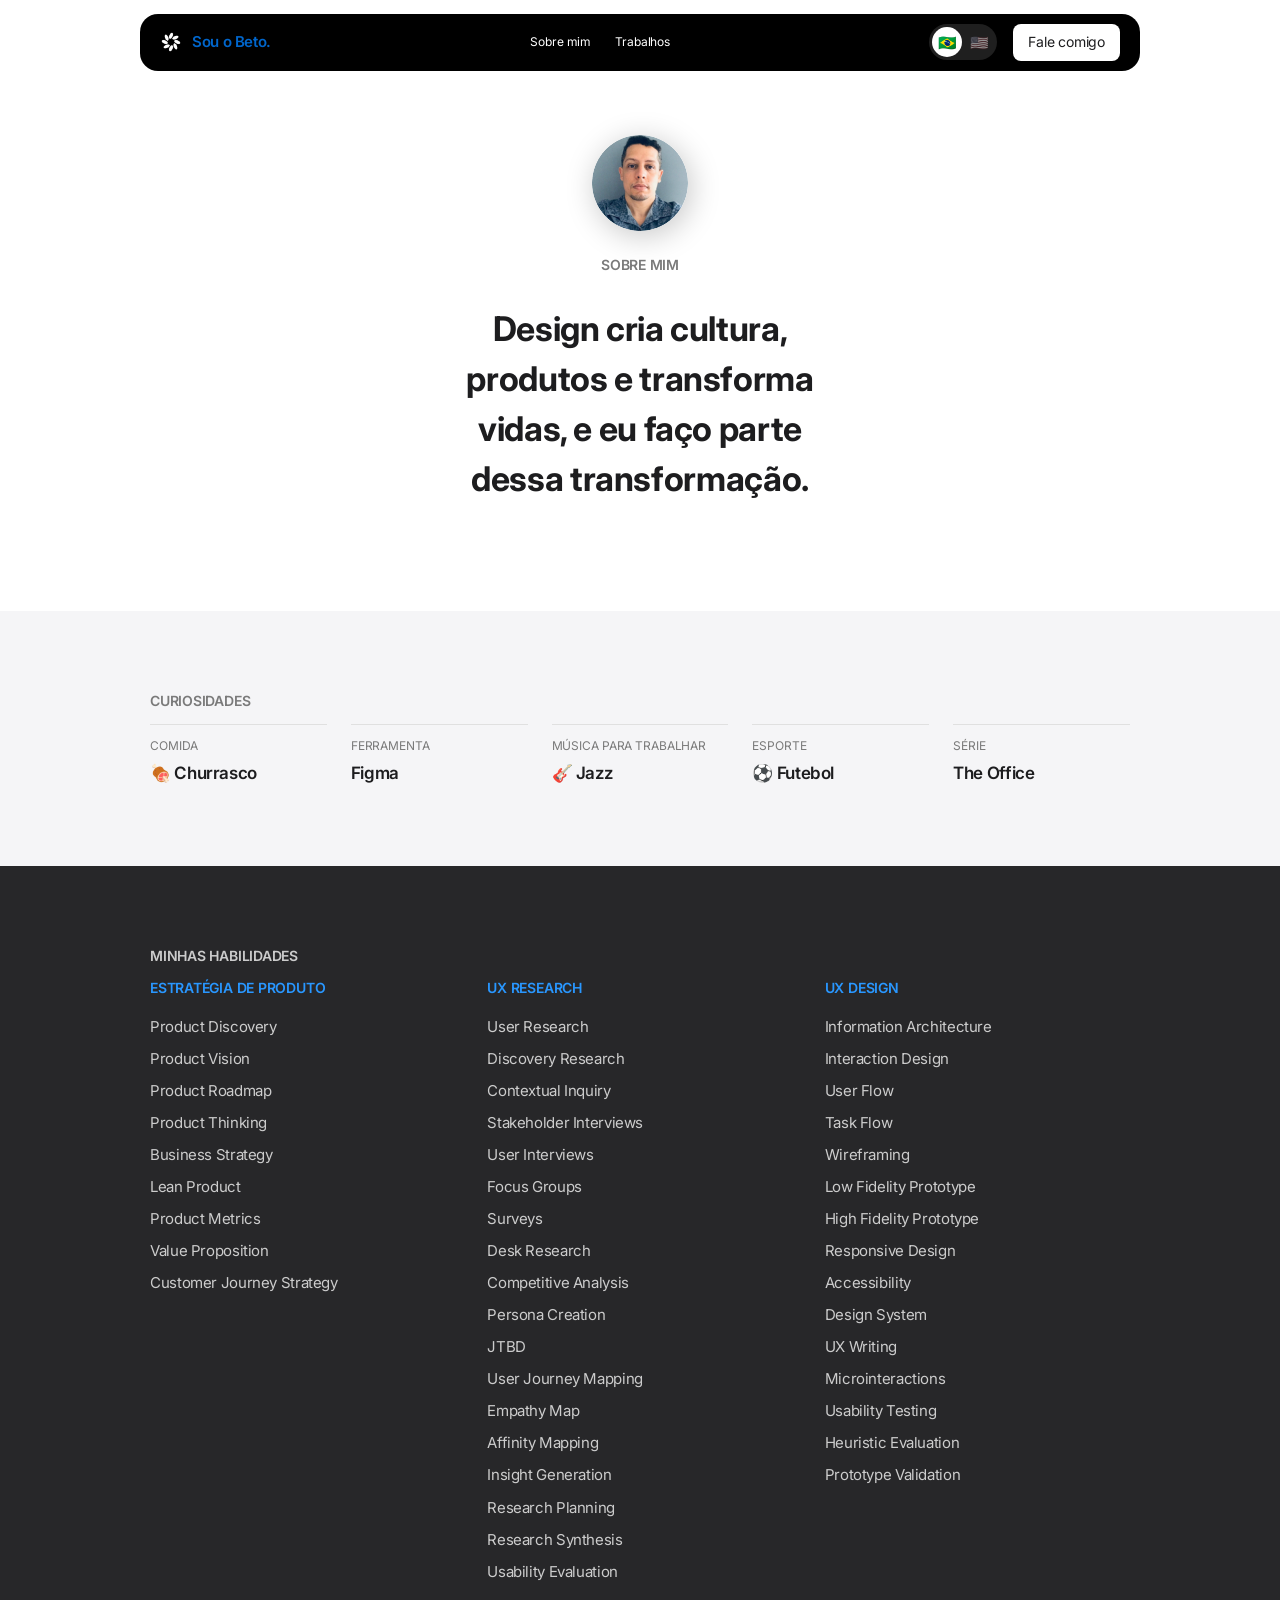
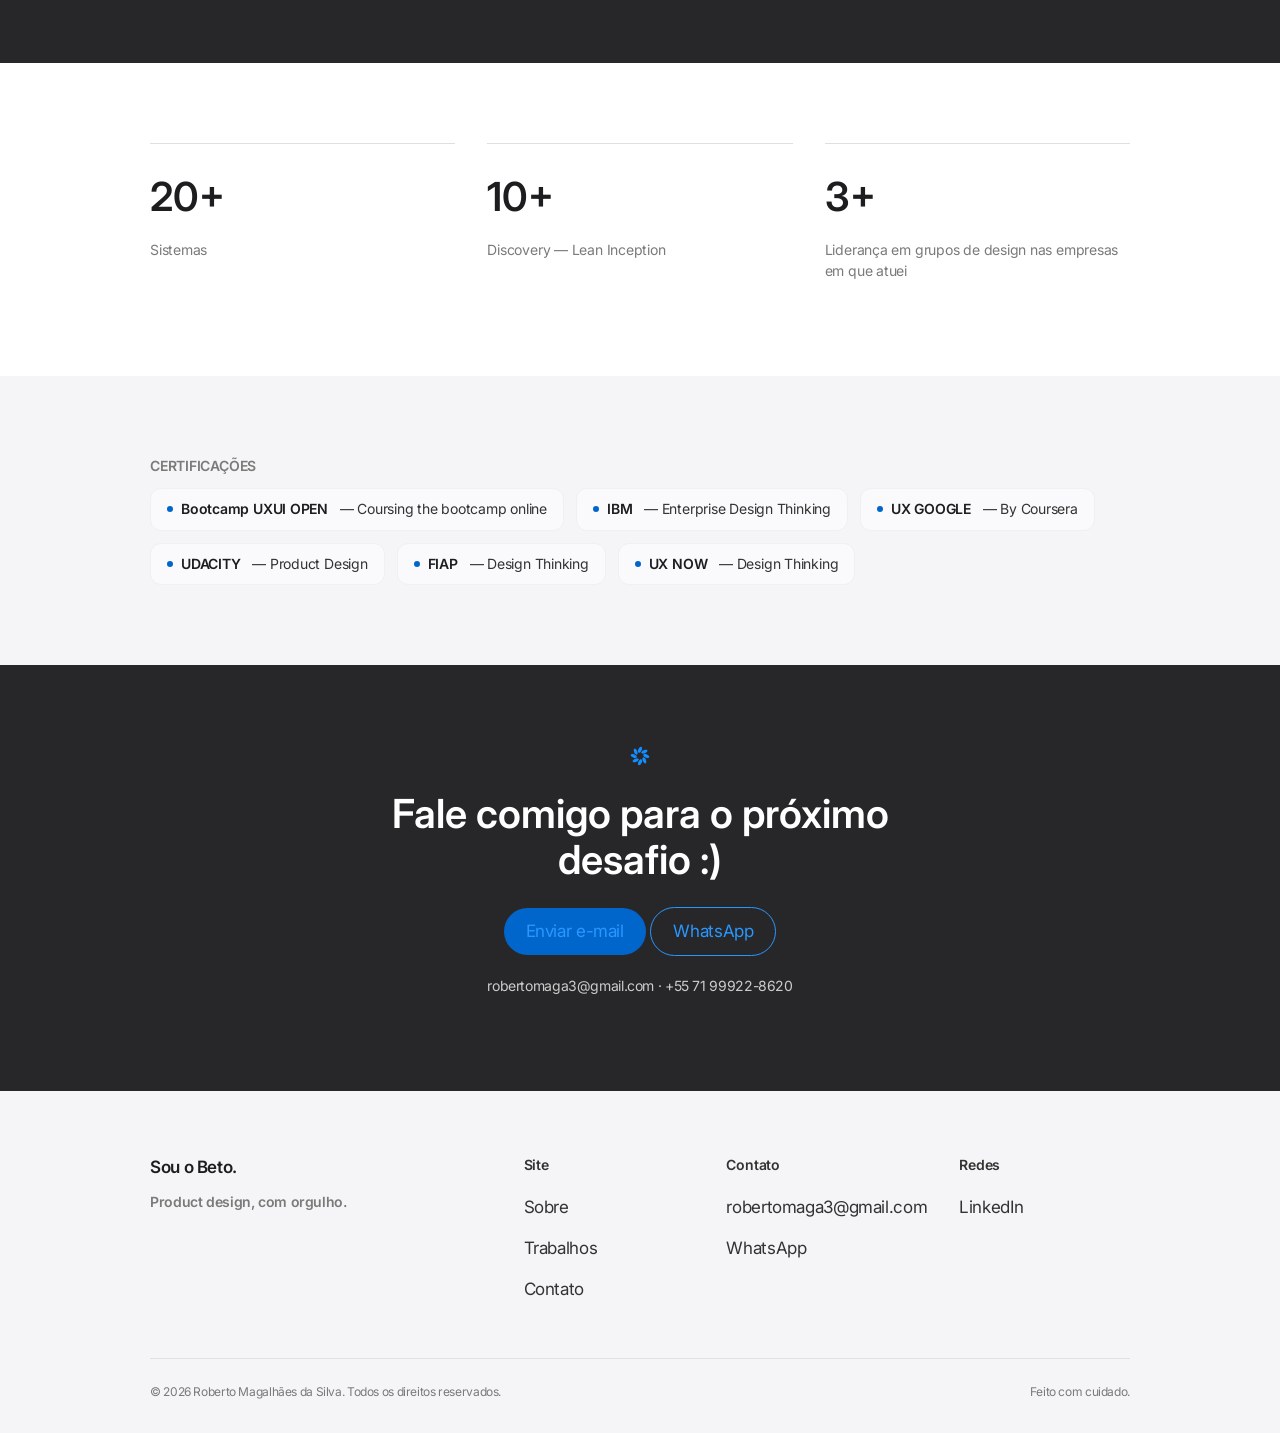
==== about.html @ 13e422fb "Add files via upload" ====
<!DOCTYPE html>
<html lang="pt-BR" data-lang="pt">
<head>
<meta charset="UTF-8">
<meta name="viewport" content="width=device-width, initial-scale=1.0">
<title>About — Beto</title>
<meta name="description" content="About Beto — Product Designer. Skills, fun facts and certifications.">
<link rel="icon" href="assets/img_site/5b94b68947f8b548e93e77e9ae76bd9188ecc7c8.png">
<link rel="preconnect" href="https://fonts.googleapis.com">
<link rel="preconnect" href="https://fonts.gstatic.com" crossorigin>
<link href="https://fonts.googleapis.com/css2?family=Inter:wght@300;400;500;600;700&display=swap" rel="stylesheet">
<link rel="stylesheet" href="assets/styles.css">
</head>
<body>

<a class="skip-link" href="#main">Skip to content</a>

<div class="nav-wrap">
  <nav class="nav" aria-label="Primary">
    <a class="brand" href="index.html" aria-label="Beto — home">
      <img src="assets/img_site/5b94b68947f8b548e93e77e9ae76bd9188ecc7c8.png" alt="" width="22" height="22">
      <span lang="en">I'm Beto.</span>
      <span lang="pt">Sou o Beto.</span>
    </a>
    <div class="nav-links">
      <a href="about.html"><span lang="en">About me</span><span lang="pt">Sobre mim</span></a>
      <a href="index.html#work"><span lang="en">Work</span><span lang="pt">Trabalhos</span></a>
    </div>
    <div style="display:flex;align-items:center;gap:16px;">
      <div class="lang-toggle" role="group" aria-label="Language / Idioma">
        <button type="button" data-set-lang="pt" aria-pressed="true" aria-label="Português (Brasil)" title="Português"><span aria-hidden="true">🇧🇷</span></button>
        <button type="button" data-set-lang="en" aria-pressed="false" aria-label="English" title="English"><span aria-hidden="true">🇺🇸</span></button>
      </div>
      <a class="nav-cta" href="index.html#contact">
        <span lang="en">Talk to me</span>
        <span lang="pt">Fale comigo</span>
      </a>
    </div>
  </nav>
</div>

<main id="main">

  <!-- Intro -->
  <section class="tile tile-light hero" style="padding-top:64px;text-align:center;">
    <div class="tile-inner tile-narrow">
      <div class="bio-photo" style="width:96px;height:96px;border-radius:50%;margin:0 auto var(--sp-lg);box-shadow:var(--shadow-product);">
        <img src="assets/img_site/375f2efbe5c9bbce492bd39d7de633fcc7b6e633.png" alt="Beto, small circular portrait">
      </div>
      <p class="eyebrow"><span lang="en">About me</span><span lang="pt">Sobre mim</span></p>
      <h1 style="font-size:34px;max-width:18ch;margin-left:auto;margin-right:auto;">
        <span lang="en">Design creates culture, products, and transforms lives, and I am a part of this transformation.</span>
        <span lang="pt">Design cria cultura, produtos e transforma vidas, e eu faço parte dessa transformação.</span>
      </h1>
    </div>
  </section>

  <!-- Fun facts -->
  <section class="tile tile-parchment">
    <div class="tile-inner">
      <p class="eyebrow"><span lang="en">Fun facts</span><span lang="pt">Curiosidades</span></p>
      <div class="facts-grid">
        <div class="fact">
          <p class="fact-label"><span lang="en">Food</span><span lang="pt">Comida</span></p>
          <p class="fact-value">🍖 <span lang="en">Barbecue</span><span lang="pt">Churrasco</span></p>
        </div>
        <div class="fact">
          <p class="fact-label"><span lang="en">Tool</span><span lang="pt">Ferramenta</span></p>
          <p class="fact-value">Figma</p>
        </div>
        <div class="fact">
          <p class="fact-label"><span lang="en">Work music</span><span lang="pt">Música para trabalhar</span></p>
          <p class="fact-value">🎸 Jazz</p>
        </div>
        <div class="fact">
          <p class="fact-label"><span lang="en">Sport</span><span lang="pt">Esporte</span></p>
          <p class="fact-value">⚽ <span lang="en">Soccer</span><span lang="pt">Futebol</span></p>
        </div>
        <div class="fact">
          <p class="fact-label"><span lang="en">Series</span><span lang="pt">Série</span></p>
          <p class="fact-value">The Office</p>
        </div>
      </div>
    </div>
  </section>

  <!-- Skills -->
  <section class="tile tile-dark">
    <div class="tile-inner">
      <p class="eyebrow"><span lang="en">My skills</span><span lang="pt">Minhas habilidades</span></p>
      <div class="skills-grid">
        <div class="skill-group">
          <h3><span lang="en">Product Strategy</span><span lang="pt">Estratégia de Produto</span></h3>
          <ul>
            <li>Product Discovery</li>
            <li>Product Vision</li>
            <li>Product Roadmap</li>
            <li>Product Thinking</li>
            <li>Business Strategy</li>
            <li>Lean Product</li>
            <li>Product Metrics</li>
            <li>Value Proposition</li>
            <li>Customer Journey Strategy</li>
          </ul>
        </div>
        <div class="skill-group">
          <h3><span lang="en">UX Research</span><span lang="pt">UX Research</span></h3>
          <ul>
            <li>User Research</li>
            <li>Discovery Research</li>
            <li>Contextual Inquiry</li>
            <li>Stakeholder Interviews</li>
            <li>User Interviews</li>
            <li>Focus Groups</li>
            <li>Surveys</li>
            <li>Desk Research</li>
            <li>Competitive Analysis</li>
            <li>Persona Creation</li>
            <li>JTBD</li>
            <li>User Journey Mapping</li>
            <li>Empathy Map</li>
            <li>Affinity Mapping</li>
            <li>Insight Generation</li>
            <li>Research Planning</li>
            <li>Research Synthesis</li>
            <li>Usability Evaluation</li>
          </ul>
        </div>
        <div class="skill-group">
          <h3><span lang="en">UX Design</span><span lang="pt">UX Design</span></h3>
          <ul>
            <li>Information Architecture</li>
            <li>Interaction Design</li>
            <li>User Flow</li>
            <li>Task Flow</li>
            <li>Wireframing</li>
            <li>Low Fidelity Prototype</li>
            <li>High Fidelity Prototype</li>
            <li>Responsive Design</li>
            <li>Accessibility</li>
            <li>Design System</li>
            <li>UX Writing</li>
            <li>Microinteractions</li>
            <li>Usability Testing</li>
            <li>Heuristic Evaluation</li>
            <li>Prototype Validation</li>
          </ul>
        </div>
      </div>
    </div>
  </section>

  <!-- Stats -->
  <section class="tile tile-light" aria-label="Highlights">
    <div class="tile-inner">
      <div class="stats-grid">
        <div class="stat">
          <p class="stat-num">20+</p>
          <p class="stat-label"><span lang="en">Systems</span><span lang="pt">Sistemas</span></p>
        </div>
        <div class="stat">
          <p class="stat-num">10+</p>
          <p class="stat-label"><span lang="en">Discovery — Lean Inception</span><span lang="pt">Discovery — Lean Inception</span></p>
        </div>
        <div class="stat">
          <p class="stat-num">3+</p>
          <p class="stat-label"><span lang="en">Leadership in design groups in companies I've worked with</span><span lang="pt">Liderança em grupos de design nas empresas em que atuei</span></p>
        </div>
      </div>
    </div>
  </section>

  <!-- Certifications -->
  <section class="tile tile-parchment">
    <div class="tile-inner">
      <p class="eyebrow"><span lang="en">Certifications</span><span lang="pt">Certificações</span></p>
      <div class="cert-row">
        <span class="cert-chip"><span class="dot"></span><strong>Bootcamp UXUI OPEN</strong>&nbsp;— Coursing the bootcamp online</span>
        <span class="cert-chip"><span class="dot"></span><strong>IBM</strong>&nbsp;— Enterprise Design Thinking</span>
        <span class="cert-chip"><span class="dot"></span><strong>UX GOOGLE</strong>&nbsp;— By Coursera</span>
        <span class="cert-chip"><span class="dot"></span><strong>UDACITY</strong>&nbsp;— Product Design</span>
        <span class="cert-chip"><span class="dot"></span><strong>FIAP</strong>&nbsp;— Design Thinking</span>
        <span class="cert-chip"><span class="dot"></span><strong>UX NOW</strong>&nbsp;— Design Thinking</span>
      </div>
    </div>
  </section>

  <!-- Closing -->
  <section class="tile tile-dark closing" id="contact">
    <div class="tile-inner">
      <img class="mark" src="assets/img_site/5b94b68947f8b548e93e77e9ae76bd9188ecc7c8.png" alt="" width="22" height="22" style="filter:invert(60%) sepia(90%) saturate(2000%) hue-rotate(190deg);">
      <h2>
        <span lang="en">Contact me for the next challenge :)</span>
        <span lang="pt">Fale comigo para o próximo desafio :)</span>
      </h2>
      <div class="hero-actions" style="justify-content:center;">
        <a class="btn-primary" href="mailto:robertomaga3@gmail.com">
          <span lang="en">Email me</span>
          <span lang="pt">Enviar e-mail</span>
        </a>
        <a class="btn-secondary" href="https://wa.me/5571999228620" target="_blank" rel="noopener">
          <span lang="en">WhatsApp</span>
          <span lang="pt">WhatsApp</span>
        </a>
      </div>
      <p style="margin-top:20px;font-size:14px;color:var(--color-body-muted);">
        robertomaga3@gmail.com · +55 71 99922-8620
      </p>
    </div>
  </section>

</main>

<footer>
  <div class="footer-inner">
    <div class="footer-grid">
      <div class="footer-brand">
        <span lang="en">I'm Beto.</span><span lang="pt">Sou o Beto.</span>
        <p><span lang="en">Product design, with pride.</span><span lang="pt">Product design, com orgulho.</span></p>
      </div>
      <div class="footer-col">
        <h4><span lang="en">Site</span><span lang="pt">Site</span></h4>
        <ul>
          <li><a href="about.html"><span lang="en">About</span><span lang="pt">Sobre</span></a></li>
          <li><a href="index.html#work"><span lang="en">Work</span><span lang="pt">Trabalhos</span></a></li>
          <li><a href="index.html#contact"><span lang="en">Contact</span><span lang="pt">Contato</span></a></li>
        </ul>
      </div>
      <div class="footer-col">
        <h4><span lang="en">Contact</span><span lang="pt">Contato</span></h4>
        <ul>
          <li><a href="mailto:robertomaga3@gmail.com">robertomaga3@gmail.com</a></li>
          <li><a href="https://wa.me/5571999228620" target="_blank" rel="noopener">WhatsApp</a></li>
        </ul>
      </div>
      <div class="footer-col">
        <h4><span lang="en">Social</span><span lang="pt">Redes</span></h4>
        <ul>
          <li><a href="https://www.linkedin.com/in/robertodesigner/" target="_blank" rel="noopener">LinkedIn</a></li>
        </ul>
      </div>
    </div>
    <div class="legal">
      <span>© <span id="year">2026</span> Roberto Magalhães da Silva. <span lang="en">All rights reserved.</span><span lang="pt">Todos os direitos reservados.</span></span>
      <span><span lang="en">Made with care.</span><span lang="pt">Feito com cuidado.</span></span>
    </div>
  </div>
</footer>

<script src="assets/i18n.js"></script>

</body>
</html>
---- assets/styles.css ----
:root{
  /* Colors — DESIGN-apple.md tokens */
  --color-primary:#0066cc;
  --color-primary-focus:#0071e3;
  --color-primary-on-dark:#2997ff;
  --color-ink:#1d1d1f;
  --color-body-on-dark:#ffffff;
  --color-body-muted:#cccccc;
  --color-ink-muted-80:#333333;
  --color-ink-muted-48:#7a7a7a;
  --color-divider-soft:#f0f0f0;
  --color-hairline:#e0e0e0;
  --color-canvas:#ffffff;
  --color-canvas-parchment:#f5f5f7;
  --color-surface-pearl:#fafafc;
  --color-surface-tile-1:#272729;
  --color-surface-tile-2:#2a2a2c;
  --color-surface-tile-3:#252527;
  --color-surface-black:#000000;
  --color-chip-translucent:rgba(210,210,215,0.64);
  --color-outline-heading:#ebebeb;

  /* Typography */
  --font-display:"SF Pro Display","Inter",system-ui,-apple-system,BlinkMacSystemFont,sans-serif;
  --font-text:"SF Pro Text","Inter",system-ui,-apple-system,BlinkMacSystemFont,sans-serif;

  /* Spacing */
  --sp-xxs:4px; --sp-xs:8px; --sp-sm:12px; --sp-md:17px; --sp-lg:24px; --sp-xl:32px; --sp-xxl:48px; --sp-section:80px;

  /* Radius */
  --r-none:0px; --r-xs:5px; --r-sm:8px; --r-md:11px; --r-lg:18px; --r-pill:9999px;

  /* Shadow — reserved for product/portrait imagery only */
  --shadow-product:3px 5px 30px 0 rgba(0,0,0,0.22);
}

*{box-sizing:border-box;}
html{scroll-behavior:smooth;}
body{
  margin:0;
  background:var(--color-canvas);
  color:var(--color-ink);
  font-family:var(--font-text);
  font-size:17px;
  line-height:1.47;
  letter-spacing:-0.374px;
  -webkit-font-smoothing:antialiased;
}
img{max-width:100%;display:block;}
a{color:var(--color-primary);text-decoration:none;}
a:hover{text-decoration:underline;}
button{font-family:inherit;cursor:pointer;}
:focus-visible{outline:2px solid var(--color-primary-focus);outline-offset:2px;}

.visually-hidden{
  position:absolute;width:1px;height:1px;overflow:hidden;
  clip:rect(0 0 0 0);white-space:nowrap;
}

.skip-link{
  position:absolute;top:-48px;left:16px;
  background:var(--color-surface-black);color:#fff;
  padding:10px 18px;border-radius:var(--r-sm);
  transition:top .2s ease;z-index:1000;
}
.skip-link:focus{top:16px;}

/* ---------- i18n ---------- */
html[data-lang="en"] [lang="pt"]{display:none !important;}
html[data-lang="pt"] [lang="en"]{display:none !important;}

/* ---------- Nav ---------- */
.nav-wrap{
  position:sticky;top:0;z-index:100;
  display:flex;justify-content:center;
  padding:14px 16px 0;
}
.nav{
  width:100%;max-width:1000px;
  background:var(--color-surface-black);
  border-radius:var(--r-lg);
  display:flex;align-items:center;justify-content:space-between;
  padding:10px 20px;
  color:var(--color-body-on-dark);
}
.brand{display:flex;align-items:center;gap:10px;font-family:var(--font-text);font-weight:600;font-size:15px;}
.brand img{width:22px;height:22px;flex:none;}
.nav-links{display:flex;align-items:center;gap:24px;}
.nav-links a{
  color:var(--color-body-on-dark);
  font-size:12px;letter-spacing:-0.12px;
  text-underline-offset:3px;
}
.nav-cta{
  background:var(--color-canvas);
  color:var(--color-ink);
  border:none;border-radius:var(--r-sm);
  padding:8px 15px;font-size:14px;letter-spacing:-0.224px;
  transition:transform .15s ease, opacity .15s ease;
  display:inline-block;
}
.nav-cta:active{transform:scale(0.95);}
.lang-toggle{
  display:flex;background:rgba(255,255,255,0.12);
  border-radius:var(--r-pill);padding:3px;gap:2px;
}
.lang-toggle button{
  display:flex;align-items:center;justify-content:center;
  border:none;background:transparent;
  width:30px;height:30px;
  font-size:15px;line-height:1;padding:0;border-radius:var(--r-pill);
  opacity:.55;filter:grayscale(60%);
  transition:opacity .15s ease, filter .15s ease, background .15s ease, transform .15s ease;
}
.lang-toggle button[aria-pressed="true"]{
  background:var(--color-canvas);opacity:1;filter:none;
}
.lang-toggle button:hover{opacity:1;filter:none;}
.lang-toggle button:active{transform:scale(0.9);}
@media (max-width:640px){
  .nav-links a{display:none;}
}

/* ---------- Tile base ---------- */
.tile{padding:var(--sp-section) 24px;}
.tile-inner{max-width:980px;margin:0 auto;}
.tile-narrow{max-width:720px;margin:0 auto;}
.tile-light{background:var(--color-canvas);color:var(--color-ink);}
.tile-parchment{background:var(--color-canvas-parchment);color:var(--color-ink);}
.tile-dark{background:var(--color-surface-tile-1);color:var(--color-body-on-dark);}
.tile-dark a{color:var(--color-primary-on-dark);}
.tile-dark .accent{color:var(--color-primary-on-dark);}

.eyebrow{
  font-family:var(--font-text);font-size:14px;font-weight:600;
  color:var(--color-ink-muted-48);letter-spacing:-0.224px;
  text-transform:uppercase;margin:0 0 var(--sp-sm);
}
.tile-dark .eyebrow{color:var(--color-body-muted);}

.accent{color:var(--color-primary);}

/* ---------- Hero ---------- */
.hero{position:relative;overflow:hidden;padding-top:56px;text-align:center;}
.hero .tile-inner{max-width:1080px;container-type:inline-size;}

.hero-subtitle{
  max-width:58.6cqi;margin:0 auto var(--sp-xxl);
  font-family:"Instrument Sans",var(--font-text);font-weight:500;
  font-size:16px;line-height:1.1;letter-spacing:-0.005em;
  color:var(--color-ink-muted-48);
}

.hero-portrait-wrap{
  position:relative;display:flex;align-items:center;justify-content:center;
  margin:0 auto var(--sp-xxl);
}
.hero-watermark{
  position:absolute;inset:0;z-index:0;
  display:flex;align-items:center;justify-content:center;text-align:center;
  font-family:"Instrument Sans",var(--font-text);font-weight:400;
  font-size:clamp(48px,20.7cqi,220px);line-height:0.76;
  color:var(--color-outline-heading);white-space:nowrap;
  user-select:none;pointer-events:none;
}
.portrait-oval{
  position:relative;z-index:1;
  width:clamp(160px,25.9cqi,300px);aspect-ratio:323/538;
  border-radius:var(--r-pill);background:rgba(95,95,95,0.2);
  display:flex;align-items:center;justify-content:center;
}
.portrait-oval img{
  width:82.6%;height:85.3%;object-fit:cover;border-radius:var(--r-pill);
  box-shadow:var(--shadow-product);
}

.hero-headline{
  font-family:"Instrument Sans",var(--font-display);font-weight:400;
  font-size:clamp(32px,5.2cqi,64px);line-height:1.1;letter-spacing:-0.032em;
  color:var(--color-ink-muted-48);margin:0;text-align:left;
}
.hero-headline .accent{color:var(--color-primary);}
.btn-primary{
  display:inline-flex;align-items:center;justify-content:center;
  background:var(--color-primary);color:#fff;
  border:none;border-radius:var(--r-pill);
  padding:11px 22px;font-size:17px;font-family:var(--font-text);
  transition:transform .15s ease;
}
.btn-primary:hover{text-decoration:none;background:var(--color-primary-focus);}
.btn-primary:active{transform:scale(0.95);}
.btn-secondary{
  display:inline-flex;align-items:center;justify-content:center;
  background:transparent;color:var(--color-primary);
  border:1px solid var(--color-primary);border-radius:var(--r-pill);
  padding:11px 22px;font-size:17px;font-family:var(--font-text);
  transition:transform .15s ease, background .15s ease;
}
.btn-secondary:hover{text-decoration:none;background:rgba(0,102,204,0.06);}
.btn-secondary:active{transform:scale(0.95);}
.tile-dark .btn-secondary{color:var(--color-primary-on-dark);border-color:var(--color-primary-on-dark);}
.tile-dark .btn-secondary:hover{background:rgba(41,151,255,0.1);}


/* ---------- Marquee ---------- */
.marquee-band{
  background:var(--color-surface-black);color:#fff;
  padding:20px 0;overflow:hidden;white-space:nowrap;
}
.marquee-track{
  display:inline-flex;gap:48px;
  animation:marquee-scroll 24s linear infinite;
}
.marquee-track span{
  font-size:17px;letter-spacing:-0.374px;color:var(--color-body-muted);
}
@keyframes marquee-scroll{
  from{transform:translateX(0);}
  to{transform:translateX(-50%);}
}
@media (prefers-reduced-motion:reduce){
  .marquee-track{animation:none;}
}

/* ---------- Stats ---------- */
.stats-grid{
  display:grid;grid-template-columns:repeat(3,1fr);gap:var(--sp-xl);
}
.stat{border-top:1px solid var(--color-hairline);padding-top:var(--sp-lg);}
.tile-dark .stat{border-top-color:rgba(255,255,255,0.15);}
.stat-num{
  font-family:var(--font-display);font-weight:600;font-size:40px;
  letter-spacing:0;margin:0 0 6px;color:var(--color-ink);
}
.tile-dark .stat-num{color:#fff;}
.stat-label{font-size:14px;color:var(--color-ink-muted-48);letter-spacing:-0.224px;}
.tile-dark .stat-label{color:var(--color-body-muted);}
@media (max-width:640px){
  .stats-grid{grid-template-columns:1fr;gap:var(--sp-lg);}
}

/* ---------- Companies strip ---------- */
.companies-strip{text-align:center;}
.companies-row{
  display:flex;flex-wrap:wrap;align-items:center;justify-content:center;
  gap:36px clamp(24px,6vw,80px);margin-top:var(--sp-lg);
}
.companies-row img{
  height:34px;width:auto;max-width:160px;
  object-fit:contain;filter:grayscale(1);opacity:.75;
  transition:opacity .15s ease;
}
.companies-row img:hover{opacity:1;}

/* ---------- Bio ---------- */
.bio-grid{display:grid;grid-template-columns:0.85fr 1.15fr;gap:var(--sp-xxl);align-items:center;}
.bio-photo{border-radius:var(--r-lg);overflow:hidden;box-shadow:var(--shadow-product);aspect-ratio:4/5;}
.bio-photo img{width:100%;height:100%;object-fit:cover;}
.bio-card{
  background:var(--color-canvas);
  border:1px solid var(--color-hairline);
  border-radius:var(--r-lg);
  padding:var(--sp-xl);
}
.bio-card p{
  font-size:17px;line-height:1.6;color:var(--color-ink-muted-80);
  margin:0 0 var(--sp-md);
}
.bio-card p:last-child{margin-bottom:0;}
@media (max-width:833px){
  .bio-grid{grid-template-columns:1fr;}
  .bio-photo{max-width:320px;margin:0 auto;}
}

/* ---------- Fun facts (about page) ---------- */
.facts-grid{display:grid;grid-template-columns:repeat(5,1fr);gap:var(--sp-lg);}
.fact{border-top:1px solid var(--color-hairline);padding-top:var(--sp-sm);}
.fact-label{font-size:12px;color:var(--color-ink-muted-48);text-transform:uppercase;letter-spacing:-0.12px;margin:0 0 6px;}
.fact-value{font-size:17px;font-weight:600;margin:0;}
@media (max-width:833px){.facts-grid{grid-template-columns:repeat(3,1fr);}}
@media (max-width:480px){.facts-grid{grid-template-columns:repeat(2,1fr);}}

/* ---------- Skills (about page) ---------- */
.skills-grid{display:grid;grid-template-columns:repeat(3,1fr);gap:var(--sp-xl);}
.skill-group h3{
  font-family:var(--font-text);font-size:14px;font-weight:600;letter-spacing:-0.224px;
  text-transform:uppercase;color:var(--color-primary-on-dark);margin:0 0 var(--sp-md);
}
.skill-group ul{list-style:none;margin:0;padding:0;display:flex;flex-direction:column;gap:10px;}
.skill-group li{font-size:15px;color:var(--color-body-muted);}
@media (max-width:833px){.skills-grid{grid-template-columns:1fr 1fr;}}
@media (max-width:640px){.skills-grid{grid-template-columns:1fr;}}

/* ---------- Projects ---------- */
.section-head{display:flex;align-items:baseline;justify-content:space-between;margin-bottom:var(--sp-xl);gap:var(--sp-lg);flex-wrap:wrap;}
.section-head h2{
  font-family:var(--font-display);font-weight:600;font-size:34px;
  letter-spacing:-0.374px;margin:0;
}
.projects-grid{display:grid;grid-template-columns:repeat(2,1fr);gap:var(--sp-lg);}
.project-card{
  background:var(--color-surface-tile-2);border:1px solid rgba(255,255,255,0.08);
  border-radius:var(--r-lg);padding:var(--sp-lg);
  display:flex;flex-direction:column;gap:var(--sp-md);
}
.project-thumb{
  aspect-ratio:16/10;border-radius:var(--r-sm);overflow:hidden;background:#fff;
}
.project-thumb img{width:100%;height:100%;object-fit:cover;}
.project-card h3{
  font-family:var(--font-text);font-weight:600;font-size:19px;
  letter-spacing:-0.374px;margin:0;color:#fff;
}
.project-card p{
  font-size:14px;color:var(--color-body-muted);margin:0;line-height:1.5;
}
.project-card .text-link{font-size:14px;font-weight:600;color:var(--color-primary-on-dark);}
@media (max-width:640px){.projects-grid{grid-template-columns:1fr;}}

/* ---------- Certifications ---------- */
.cert-row{display:flex;flex-wrap:wrap;gap:var(--sp-sm);}
.cert-chip{
  background:var(--color-surface-pearl);color:var(--color-ink-muted-80);
  border:1px solid var(--color-divider-soft);border-radius:var(--r-md);
  padding:10px 16px;font-size:14px;letter-spacing:-0.224px;
  display:flex;align-items:center;gap:8px;
}
.cert-chip strong{font-weight:600;color:var(--color-ink);}
.cert-chip .dot{width:6px;height:6px;border-radius:50%;background:var(--color-primary);flex:none;}

/* ---------- Closing quote ---------- */
.closing{text-align:center;}
.closing .mark{width:22px;height:22px;margin:0 auto var(--sp-lg);}
.closing h2{
  font-family:var(--font-display);font-weight:600;font-size:40px;
  letter-spacing:0;line-height:1.15;margin:0 0 var(--sp-lg);
  max-width:20ch;margin-left:auto;margin-right:auto;
}
.closing .signoff{
  font-size:17px;color:var(--color-body-muted);margin:0 0 var(--sp-xl);
}

/* ---------- Case study pages ---------- */
.case-hero{
  padding-top:64px;text-align:center;background-size:cover;background-position:center;
  position:relative;
}
.case-hero::before{
  content:"";position:absolute;inset:0;background:rgba(0,0,0,0.45);
}
.case-hero .tile-inner{position:relative;z-index:1;}
.case-hero .eyebrow{color:var(--color-body-muted);}
.case-hero h1{
  font-family:var(--font-display);font-weight:600;font-size:48px;
  letter-spacing:-0.8px;line-height:1.1;color:#fff;margin:0 0 var(--sp-lg);
  max-width:16ch;margin-left:auto;margin-right:auto;
}
@media (max-width:640px){.case-hero h1{font-size:32px;}}

.case-summary{
  font-size:17px;line-height:1.6;color:var(--color-ink-muted-80);
  max-width:720px;margin:0 auto;
}
.case-summary + .case-summary{margin-top:var(--sp-md);}

.case-gallery{display:flex;flex-direction:column;align-items:center;gap:var(--sp-lg);}
.case-gallery figure{margin:0;width:100%;max-width:640px;min-width:min(540px,100%);border-radius:var(--r-lg);overflow:hidden;border:1px solid var(--color-hairline);background:var(--color-surface-pearl);}
.case-gallery img{width:100%;height:auto;display:block;}
.case-gallery figcaption{
  padding:14px 20px;font-size:13px;color:var(--color-ink-muted-48);
  border-top:1px solid var(--color-hairline);
}

.case-top{padding-bottom:var(--sp-xl);}
.case-title{font-size:clamp(34px,6vw,56px);line-height:1.07;font-weight:600;letter-spacing:-0.02em;margin:var(--sp-xl) 0 0;}
.case-goal{padding-top:var(--sp-xl);}
.case-overview{padding-top:0;}
.case-meta{margin:0;display:grid;gap:var(--sp-xl);}
.case-meta>div{border-top:1px solid var(--color-hairline);padding-top:var(--sp-md);display:grid;grid-template-columns:160px 1fr;gap:var(--sp-lg);}
.case-meta dt{font-size:12px;font-weight:600;letter-spacing:0.08em;text-transform:uppercase;color:var(--color-ink-muted-48);}
.case-meta dd{margin:0;font-size:17px;line-height:1.5;}
@media (max-width:640px){.case-meta>div{grid-template-columns:1fr;gap:var(--sp-xs);}}
.case-next{list-style:none;margin:0;padding:0;}
.case-next li{border-top:1px solid var(--color-hairline);}
.case-next a{display:flex;justify-content:space-between;gap:var(--sp-md);padding:var(--sp-md) 0;font-size:19px;font-weight:600;}
.case-next small{font-weight:400;color:var(--color-ink-muted-48);font-size:14px;}
.back-link{display:inline-flex;align-items:center;gap:6px;font-size:14px;font-weight:600;}

/* ---------- Footer ---------- */
footer{background:var(--color-canvas-parchment);color:var(--color-ink-muted-80);padding:64px 24px 32px;}
.footer-inner{max-width:980px;margin:0 auto;}
.footer-grid{
  display:grid;grid-template-columns:2fr 1fr 1fr 1fr;gap:var(--sp-xl);
  padding-bottom:var(--sp-xxl);border-bottom:1px solid var(--color-hairline);
}
.footer-brand{font-family:var(--font-text);font-weight:600;font-size:17px;color:var(--color-ink);}
.footer-brand p{font-size:14px;color:var(--color-ink-muted-48);margin-top:var(--sp-sm);max-width:32ch;}
.footer-col h4{
  font-size:14px;font-weight:600;letter-spacing:-0.224px;margin:0 0 var(--sp-sm);
}
.footer-col ul{list-style:none;margin:0;padding:0;}
.footer-col li a{
  display:inline-block;color:var(--color-ink-muted-80);
  font-size:17px;line-height:2.41;
}
.footer-col li a:hover{color:var(--color-primary);}
.legal{
  display:flex;justify-content:space-between;flex-wrap:wrap;gap:8px;
  padding-top:var(--sp-lg);font-size:12px;color:var(--color-ink-muted-48);
}
@media (max-width:735px){
  .footer-grid{grid-template-columns:1fr 1fr;}
  .footer-brand{grid-column:1/-1;}
}
@media (max-width:480px){
  .tile{padding:48px 20px;}
  .footer-grid{grid-template-columns:1fr;}
}
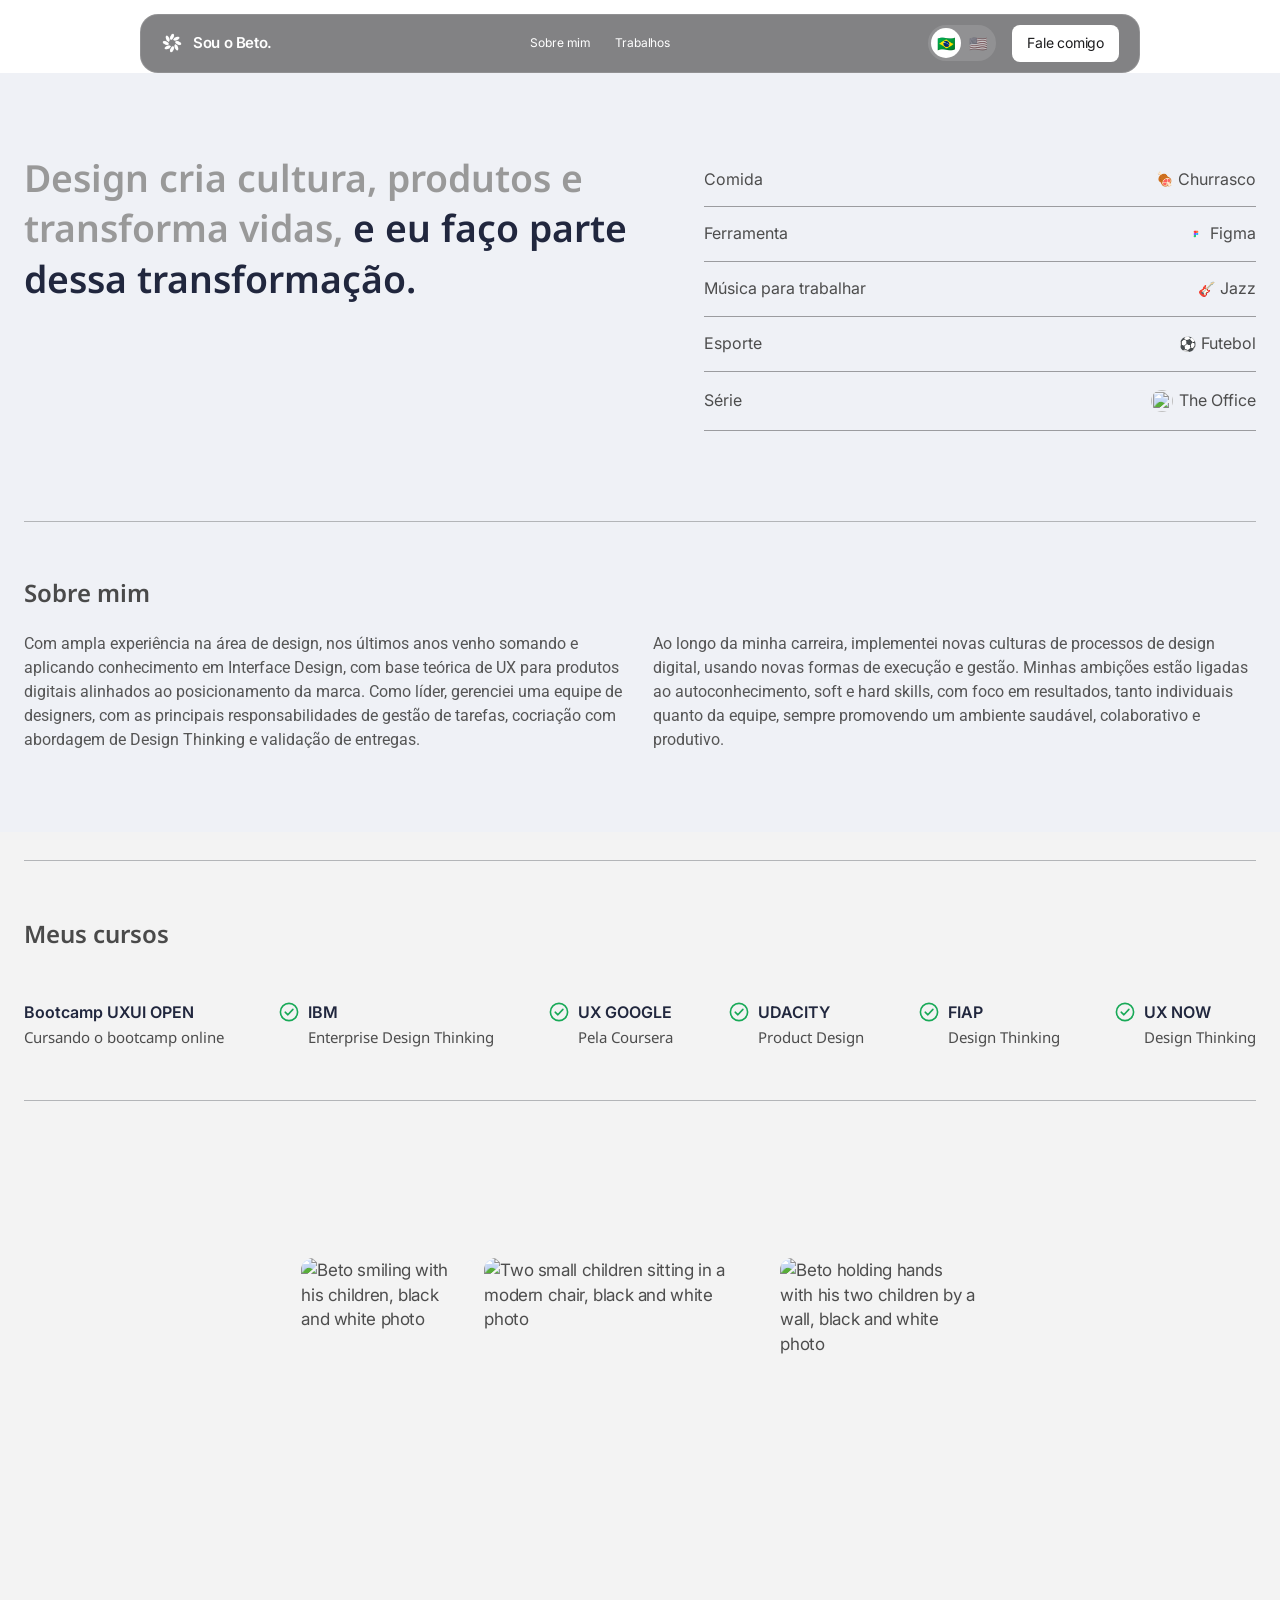
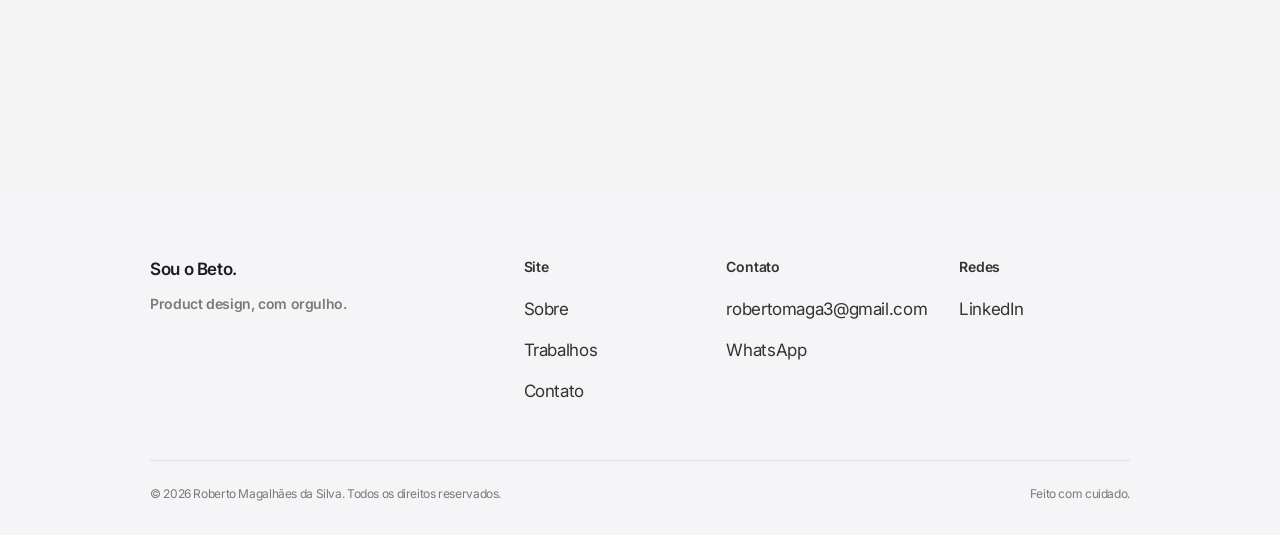
==== commit 935a7120: "Add files via upload" ====
--- a/about.html
+++ b/about.html
@@ -8,8 +8,56 @@
 <link rel="icon" href="assets/img_site/5b94b68947f8b548e93e77e9ae76bd9188ecc7c8.png">
 <link rel="preconnect" href="https://fonts.googleapis.com">
 <link rel="preconnect" href="https://fonts.gstatic.com" crossorigin>
-<link href="https://fonts.googleapis.com/css2?family=Inter:wght@300;400;500;600;700&display=swap" rel="stylesheet">
+<link href="https://fonts.googleapis.com/css2?family=Inter:wght@300;400;500;600;700&family=Noto+Sans:wght@400;600&family=Roboto:wght@400&display=swap" rel="stylesheet">
 <link rel="stylesheet" href="assets/styles.css">
+<style>
+/* ===== About — test version, built from the Figma reference (1920px frame) ===== */
+.ab{--ab-gray:#999999;--ab-navy:#21273e;--ab-text:#4d4d4d;--ab-body:#555;--ab-line:#b3b5b8;--ab-wrap:min(1376px,100% - 48px);color:var(--ab-text)}
+.ab-wrap{width:var(--ab-wrap);margin:0 auto}
+.ab-top{background:#eff1f6;padding:clamp(48px,6.25vw,120px) 0 clamp(56px,6.3vw,121px)}
+.ab-rule{border:0;height:1px;background:var(--ab-line);margin:0}
+.ab-hero{display:grid;grid-template-columns:minmax(0,1fr) minmax(0,552px);column-gap:35px;align-items:start;padding-bottom:clamp(56px,7.1vw,136px)}
+.ab-hero h1{margin:0;font-family:"Noto Sans",var(--font-text);font-weight:600;font-size:clamp(32px,2.917vw,56px);line-height:1.357;letter-spacing:0;color:var(--ab-navy)}
+.ab-hero h1 .g{color:var(--ab-gray)}
+.ab-facts{list-style:none;margin:0;padding:0}
+.ab-facts li{display:flex;justify-content:space-between;align-items:center;gap:16px;min-height:55px;border-bottom:1px solid #9b9c9f;font-family:Inter,var(--font-text);font-size:16px;line-height:1.3;letter-spacing:0;color:var(--ab-text)}
+.ab-facts li:first-child{min-height:54px}.ab-facts li:last-child{min-height:59px}
+.ab-facts .v{display:inline-flex;align-items:center;gap:6px;text-align:right}
+.ab-facts .ic{width:16px;height:16px;display:inline-flex;align-items:center;justify-content:center;font-size:14px;line-height:1}
+.ab-facts .ic img{width:14px;height:14px;object-fit:contain}.ab-facts .av{width:22px;height:22px;border-radius:50%;object-fit:cover}
+.ab-sec h2{margin:0;font-family:"Noto Sans",var(--font-text);font-weight:600;font-size:clamp(24px,1.56vw,30px);line-height:1.3;letter-spacing:0;color:#4a4a4a}
+.ab-about{padding-top:clamp(40px,4.3vw,83px)}
+.ab-about .cols{display:grid;grid-template-columns:repeat(2,minmax(0,1fr));column-gap:clamp(24px,2.1vw,40px);margin-top:clamp(20px,1.8vw,35px)}
+.ab-about p{margin:0;font-family:Roboto,Inter,sans-serif;font-size:16px;line-height:24px;letter-spacing:0;color:var(--ab-body)}
+.ab-bottom{background:#f3f3f3;padding-top:clamp(24px,2.2vw,42px);padding-bottom:clamp(80px,20.8vw,399px)}
+.ab-courses{padding-top:clamp(40px,4.4vw,85px);padding-bottom:clamp(40px,4vw,77px)}
+.ab-courses .row{display:flex;justify-content:space-between;align-items:flex-start;gap:24px 20px;margin-top:clamp(32px,4vw,78px)}
+.ab-course{display:flex;align-items:flex-start;gap:9px}
+.ab-course .ck{flex:none;width:20px;height:20px;margin-top:2px}
+.ab-course b{display:block;font-family:Inter,var(--font-text);font-weight:600;font-size:16px;line-height:24px;letter-spacing:0;color:var(--ab-navy)}
+.ab-course span.d{display:block;font-family:"Noto Sans",var(--font-text);font-size:15px;line-height:24px;letter-spacing:0;color:var(--ab-text);margin-top:1px}
+.ab-photos{display:flex;justify-content:center;align-items:flex-start;gap:24px;margin-top:clamp(64px,12.2vw,235px)}
+.ab-photos img{display:block;height:clamp(240px,21vw,404px);width:auto;border-radius:12px;object-fit:cover}
+.ab-photos img:nth-child(1){aspect-ratio:239/404}.ab-photos img:nth-child(2){aspect-ratio:409/404}.ab-photos img:nth-child(3){aspect-ratio:298/404}
+/* tablets / small laptops */
+@media (max-width:1100px){
+  .ab-courses .row{flex-wrap:wrap;justify-content:flex-start;column-gap:40px}
+  .ab-photos{gap:16px}
+}
+/* mobile: everything becomes one vertical column */
+@media (max-width:820px){
+  .ab-hero{grid-template-columns:1fr;row-gap:36px}
+  .ab-facts li{min-height:52px}
+  .ab-about .cols{grid-template-columns:1fr;row-gap:20px}
+  .ab-courses .row{flex-direction:column;gap:22px}
+  .ab-photos{flex-direction:column;align-items:stretch;gap:16px}
+  .ab-photos img{width:100%;max-width:560px;height:auto;margin-inline:auto}
+  .ab-photos img:nth-child(1){aspect-ratio:4/5;object-position:center 30%}
+  .ab-photos img:nth-child(2){aspect-ratio:4/3.4}
+  .ab-photos img:nth-child(3){aspect-ratio:4/5;object-position:center 30%}
+  .ab-bottom{padding-bottom:72px}
+}
+</style>
 </head>
 <body>
 
@@ -39,175 +87,62 @@
   </nav>
 </div>
 
-<main id="main">
+<main id="main" class="ab">
 
-  <!-- Intro -->
-  <section class="tile tile-light hero" style="padding-top:64px;text-align:center;">
-    <div class="tile-inner tile-narrow">
-      <div class="bio-photo" style="width:96px;height:96px;border-radius:50%;margin:0 auto var(--sp-lg);box-shadow:var(--shadow-product);">
-        <img src="assets/img_site/375f2efbe5c9bbce492bd39d7de633fcc7b6e633.png" alt="Beto, small circular portrait">
-      </div>
-      <p class="eyebrow"><span lang="en">About me</span><span lang="pt">Sobre mim</span></p>
-      <h1 style="font-size:34px;max-width:18ch;margin-left:auto;margin-right:auto;">
-        <span lang="en">Design creates culture, products, and transforms lives, and I am a part of this transformation.</span>
-        <span lang="pt">Design cria cultura, produtos e transforma vidas, e eu faço parte dessa transformação.</span>
-      </h1>
+  <div class="ab-top">
+    <div class="ab-wrap">
+      <section class="ab-hero">
+        <h1>
+          <span lang="en"><span class="g">Design creates culture, products, and transforms lives,</span> and I am a part of this transformation.</span>
+          <span lang="pt"><span class="g">Design cria cultura, produtos e transforma vidas,</span> e eu faço parte dessa transformação.</span>
+        </h1>
+        <ul class="ab-facts">
+          <li><span><span lang="en">Food</span><span lang="pt">Comida</span></span><span class="v"><span class="ic" aria-hidden="true">🍖</span><span><span lang="en">Barbecue</span><span lang="pt">Churrasco</span></span></span></li>
+          <li><span><span lang="en">Tool</span><span lang="pt">Ferramenta</span></span><span class="v"><span class="ic" aria-hidden="true"><img src="Figma Brand Assets/Figma Icon (Full-color)/Figma Icon (Full-color).svg" alt=""></span>Figma</span></li>
+          <li><span><span lang="en">Work music</span><span lang="pt">Música para trabalhar</span></span><span class="v"><span class="ic" aria-hidden="true">🎸</span>Jazz</span></li>
+          <li><span><span lang="en">Sport</span><span lang="pt">Esporte</span></span><span class="v"><span class="ic" aria-hidden="true">⚽</span><span><span lang="en">Soccer</span><span lang="pt">Futebol</span></span></span></li>
+          <li><span><span lang="en">Serie</span><span lang="pt">Série</span></span><span class="v"><img class="av" src="assets/img_site/about/avatar.png" alt="">The Office</span></li>
+        </ul>
+      </section>
+      <hr class="ab-rule">
+      <section class="ab-sec ab-about" aria-labelledby="ab-h-about">
+        <h2 id="ab-h-about"><span lang="en">About me</span><span lang="pt">Sobre mim</span></h2>
+        <div class="cols">
+          <p>
+            <span lang="en">With extensive experience in the design field, over the last few years, I have been adding and applying knowledge in Interface Design with a theoretical foundation of UX for digital products aligned with brand positioning. As a leader, I managed a team of designers, with my main responsibilities being task management, co-creating with a Design Thinking approach, and validating deliverables.</span>
+            <span lang="pt">Com ampla experiência na área de design, nos últimos anos venho somando e aplicando conhecimento em Interface Design, com base teórica de UX para produtos digitais alinhados ao posicionamento da marca. Como líder, gerenciei uma equipe de designers, com as principais responsabilidades de gestão de tarefas, cocriação com abordagem de Design Thinking e validação de entregas.</span>
+          </p>
+          <p>
+            <span lang="en">Throughout my career, I have implemented new cultures of digital design processes, using new execution and management. My ambitions are linked to self-awareness, soft and hard skills, with a focus on results, both individually and for the team, always providing a healthy, collaborative, and productive environment.</span>
+            <span lang="pt">Ao longo da minha carreira, implementei novas culturas de processos de design digital, usando novas formas de execução e gestão. Minhas ambições estão ligadas ao autoconhecimento, soft e hard skills, com foco em resultados, tanto individuais quanto da equipe, sempre promovendo um ambiente saudável, colaborativo e produtivo.</span>
+          </p>
+        </div>
+      </section>
     </div>
-  </section>
+  </div>
 
-  <!-- Fun facts -->
-  <section class="tile tile-parchment">
-    <div class="tile-inner">
-      <p class="eyebrow"><span lang="en">Fun facts</span><span lang="pt">Curiosidades</span></p>
-      <div class="facts-grid">
-        <div class="fact">
-          <p class="fact-label"><span lang="en">Food</span><span lang="pt">Comida</span></p>
-          <p class="fact-value">🍖 <span lang="en">Barbecue</span><span lang="pt">Churrasco</span></p>
+  <div class="ab-bottom">
+    <div class="ab-wrap">
+      <hr class="ab-rule">
+      <section class="ab-sec ab-courses" aria-labelledby="ab-h-courses">
+        <h2 id="ab-h-courses"><span lang="en">My courses</span><span lang="pt">Meus cursos</span></h2>
+        <div class="row">
+          <div class="ab-course"><div><b>Bootcamp UXUI OPEN</b><span class="d"><span lang="en">Coursing the bootcamp online</span><span lang="pt">Cursando o bootcamp online</span></span></div></div>
+          <div class="ab-course"><svg class="ck" viewBox="0 0 20 20" fill="none" aria-hidden="true"><circle cx="10" cy="10" r="8.6" stroke="#18a957" stroke-width="1.6"/><path d="M6.2 10.2l2.7 2.6 5-5.4" stroke="#18a957" stroke-width="1.6" stroke-linecap="round" stroke-linejoin="round"/></svg><div><b>IBM</b><span class="d">Enterprise Design Thinking</span></div></div>
+          <div class="ab-course"><svg class="ck" viewBox="0 0 20 20" fill="none" aria-hidden="true"><circle cx="10" cy="10" r="8.6" stroke="#18a957" stroke-width="1.6"/><path d="M6.2 10.2l2.7 2.6 5-5.4" stroke="#18a957" stroke-width="1.6" stroke-linecap="round" stroke-linejoin="round"/></svg><div><b>UX GOOGLE</b><span class="d"><span lang="en">By Coursera</span><span lang="pt">Pela Coursera</span></span></div></div>
+          <div class="ab-course"><svg class="ck" viewBox="0 0 20 20" fill="none" aria-hidden="true"><circle cx="10" cy="10" r="8.6" stroke="#18a957" stroke-width="1.6"/><path d="M6.2 10.2l2.7 2.6 5-5.4" stroke="#18a957" stroke-width="1.6" stroke-linecap="round" stroke-linejoin="round"/></svg><div><b>UDACITY</b><span class="d">Product Design</span></div></div>
+          <div class="ab-course"><svg class="ck" viewBox="0 0 20 20" fill="none" aria-hidden="true"><circle cx="10" cy="10" r="8.6" stroke="#18a957" stroke-width="1.6"/><path d="M6.2 10.2l2.7 2.6 5-5.4" stroke="#18a957" stroke-width="1.6" stroke-linecap="round" stroke-linejoin="round"/></svg><div><b>FIAP</b><span class="d">Design Thinking</span></div></div>
+          <div class="ab-course"><svg class="ck" viewBox="0 0 20 20" fill="none" aria-hidden="true"><circle cx="10" cy="10" r="8.6" stroke="#18a957" stroke-width="1.6"/><path d="M6.2 10.2l2.7 2.6 5-5.4" stroke="#18a957" stroke-width="1.6" stroke-linecap="round" stroke-linejoin="round"/></svg><div><b>UX NOW</b><span class="d">Design Thinking</span></div></div>
         </div>
-        <div class="fact">
-          <p class="fact-label"><span lang="en">Tool</span><span lang="pt">Ferramenta</span></p>
-          <p class="fact-value">Figma</p>
-        </div>
-        <div class="fact">
-          <p class="fact-label"><span lang="en">Work music</span><span lang="pt">Música para trabalhar</span></p>
-          <p class="fact-value">🎸 Jazz</p>
-        </div>
-        <div class="fact">
-          <p class="fact-label"><span lang="en">Sport</span><span lang="pt">Esporte</span></p>
-          <p class="fact-value">⚽ <span lang="en">Soccer</span><span lang="pt">Futebol</span></p>
-        </div>
-        <div class="fact">
-          <p class="fact-label"><span lang="en">Series</span><span lang="pt">Série</span></p>
-          <p class="fact-value">The Office</p>
-        </div>
+      </section>
+      <hr class="ab-rule">
+      <div class="ab-photos">
+        <img src="assets/img_site/about/photo-1.jpg" alt="Beto smiling with his children, black and white photo">
+        <img src="assets/img_site/about/photo-2.jpg" alt="Two small children sitting in a modern chair, black and white photo">
+        <img src="assets/img_site/about/photo-3.jpg" alt="Beto holding hands with his two children by a wall, black and white photo">
       </div>
     </div>
-  </section>
-
-  <!-- Skills -->
-  <section class="tile tile-dark">
-    <div class="tile-inner">
-      <p class="eyebrow"><span lang="en">My skills</span><span lang="pt">Minhas habilidades</span></p>
-      <div class="skills-grid">
-        <div class="skill-group">
-          <h3><span lang="en">Product Strategy</span><span lang="pt">Estratégia de Produto</span></h3>
-          <ul>
-            <li>Product Discovery</li>
-            <li>Product Vision</li>
-            <li>Product Roadmap</li>
-            <li>Product Thinking</li>
-            <li>Business Strategy</li>
-            <li>Lean Product</li>
-            <li>Product Metrics</li>
-            <li>Value Proposition</li>
-            <li>Customer Journey Strategy</li>
-          </ul>
-        </div>
-        <div class="skill-group">
-          <h3><span lang="en">UX Research</span><span lang="pt">UX Research</span></h3>
-          <ul>
-            <li>User Research</li>
-            <li>Discovery Research</li>
-            <li>Contextual Inquiry</li>
-            <li>Stakeholder Interviews</li>
-            <li>User Interviews</li>
-            <li>Focus Groups</li>
-            <li>Surveys</li>
-            <li>Desk Research</li>
-            <li>Competitive Analysis</li>
-            <li>Persona Creation</li>
-            <li>JTBD</li>
-            <li>User Journey Mapping</li>
-            <li>Empathy Map</li>
-            <li>Affinity Mapping</li>
-            <li>Insight Generation</li>
-            <li>Research Planning</li>
-            <li>Research Synthesis</li>
-            <li>Usability Evaluation</li>
-          </ul>
-        </div>
-        <div class="skill-group">
-          <h3><span lang="en">UX Design</span><span lang="pt">UX Design</span></h3>
-          <ul>
-            <li>Information Architecture</li>
-            <li>Interaction Design</li>
-            <li>User Flow</li>
-            <li>Task Flow</li>
-            <li>Wireframing</li>
-            <li>Low Fidelity Prototype</li>
-            <li>High Fidelity Prototype</li>
-            <li>Responsive Design</li>
-            <li>Accessibility</li>
-            <li>Design System</li>
-            <li>UX Writing</li>
-            <li>Microinteractions</li>
-            <li>Usability Testing</li>
-            <li>Heuristic Evaluation</li>
-            <li>Prototype Validation</li>
-          </ul>
-        </div>
-      </div>
-    </div>
-  </section>
-
-  <!-- Stats -->
-  <section class="tile tile-light" aria-label="Highlights">
-    <div class="tile-inner">
-      <div class="stats-grid">
-        <div class="stat">
-          <p class="stat-num">20+</p>
-          <p class="stat-label"><span lang="en">Systems</span><span lang="pt">Sistemas</span></p>
-        </div>
-        <div class="stat">
-          <p class="stat-num">10+</p>
-          <p class="stat-label"><span lang="en">Discovery — Lean Inception</span><span lang="pt">Discovery — Lean Inception</span></p>
-        </div>
-        <div class="stat">
-          <p class="stat-num">3+</p>
-          <p class="stat-label"><span lang="en">Leadership in design groups in companies I've worked with</span><span lang="pt">Liderança em grupos de design nas empresas em que atuei</span></p>
-        </div>
-      </div>
-    </div>
-  </section>
-
-  <!-- Certifications -->
-  <section class="tile tile-parchment">
-    <div class="tile-inner">
-      <p class="eyebrow"><span lang="en">Certifications</span><span lang="pt">Certificações</span></p>
-      <div class="cert-row">
-        <span class="cert-chip"><span class="dot"></span><strong>Bootcamp UXUI OPEN</strong>&nbsp;— Coursing the bootcamp online</span>
-        <span class="cert-chip"><span class="dot"></span><strong>IBM</strong>&nbsp;— Enterprise Design Thinking</span>
-        <span class="cert-chip"><span class="dot"></span><strong>UX GOOGLE</strong>&nbsp;— By Coursera</span>
-        <span class="cert-chip"><span class="dot"></span><strong>UDACITY</strong>&nbsp;— Product Design</span>
-        <span class="cert-chip"><span class="dot"></span><strong>FIAP</strong>&nbsp;— Design Thinking</span>
-        <span class="cert-chip"><span class="dot"></span><strong>UX NOW</strong>&nbsp;— Design Thinking</span>
-      </div>
-    </div>
-  </section>
-
-  <!-- Closing -->
-  <section class="tile tile-dark closing" id="contact">
-    <div class="tile-inner">
-      <img class="mark" src="assets/img_site/5b94b68947f8b548e93e77e9ae76bd9188ecc7c8.png" alt="" width="22" height="22" style="filter:invert(60%) sepia(90%) saturate(2000%) hue-rotate(190deg);">
-      <h2>
-        <span lang="en">Contact me for the next challenge :)</span>
-        <span lang="pt">Fale comigo para o próximo desafio :)</span>
-      </h2>
-      <div class="hero-actions" style="justify-content:center;">
-        <a class="btn-primary" href="mailto:robertomaga3@gmail.com">
-          <span lang="en">Email me</span>
-          <span lang="pt">Enviar e-mail</span>
-        </a>
-        <a class="btn-secondary" href="https://wa.me/5571999228620" target="_blank" rel="noopener">
-          <span lang="en">WhatsApp</span>
-          <span lang="pt">WhatsApp</span>
-        </a>
-      </div>
-      <p style="margin-top:20px;font-size:14px;color:var(--color-body-muted);">
-        robertomaga3@gmail.com · +55 71 99922-8620
-      </p>
-    </div>
-  </section>
+  </div>
 
 </main>
 
--- a/assets/styles.css
+++ b/assets/styles.css
@@ -77,13 +77,16 @@
 }
 .nav{
   width:100%;max-width:1000px;
-  background:var(--color-surface-black);
+  /* glass: translucent dark surface that blurs whatever scrolls underneath */
+  background:rgba(29,29,31,0.55);
+  -webkit-backdrop-filter:saturate(180%) blur(20px);backdrop-filter:saturate(180%) blur(20px);
+  border:1px solid rgba(255,255,255,0.12);
   border-radius:var(--r-lg);
   display:flex;align-items:center;justify-content:space-between;
   padding:10px 20px;
   color:var(--color-body-on-dark);
 }
-.brand{display:flex;align-items:center;gap:10px;font-family:var(--font-text);font-weight:600;font-size:15px;}
+.brand{display:flex;align-items:center;gap:10px;font-family:var(--font-text);font-weight:600;font-size:15px;color:#fff;}
 .brand img{width:22px;height:22px;flex:none;}
 .nav-links{display:flex;align-items:center;gap:24px;}
 .nav-links a{
@@ -246,7 +249,7 @@
   gap:36px clamp(24px,6vw,80px);margin-top:var(--sp-lg);
 }
 .companies-row img{
-  height:34px;width:auto;max-width:160px;
+  height:40x;width:auto;max-width:160px;
   object-fit:contain;filter:grayscale(1);opacity:.75;
   transition:opacity .15s ease;
 }
@@ -304,9 +307,12 @@
   display:flex;flex-direction:column;gap:var(--sp-md);
 }
 .project-thumb{
-  aspect-ratio:16/10;border-radius:var(--r-sm);overflow:hidden;background:#fff;
-}
-.project-thumb img{width:100%;height:100%;object-fit:cover;}
+  aspect-ratio:16/10;border-radius:var(--r-sm);overflow:hidden;background:#fff;position:relative;
+}
+.project-thumb img{position:absolute;inset:0;width:100%;height:100%;object-fit:cover;transition:inset .35s ease,filter .35s ease;}
+/* hover: +2px on each edge, centered, black and white */
+.project-card:hover .project-thumb img,.project-thumb:hover img{inset:-2px;width:calc(100% + 4px);height:calc(100% + 4px);filter:grayscale(1);}
+@media (prefers-reduced-motion:reduce){.project-thumb img{transition:none;}}
 .project-card h3{
   font-family:var(--font-text);font-weight:600;font-size:19px;
   letter-spacing:-0.374px;margin:0;color:#fff;
@@ -364,7 +370,7 @@
 .case-summary + .case-summary{margin-top:var(--sp-md);}
 
 .case-gallery{display:flex;flex-direction:column;align-items:center;gap:var(--sp-lg);}
-.case-gallery figure{margin:0;width:100%;max-width:640px;min-width:min(540px,100%);border-radius:var(--r-lg);overflow:hidden;border:1px solid var(--color-hairline);background:var(--color-surface-pearl);}
+.case-gallery figure{margin:0;width:100%;max-width:640px;min-width:min(600px,100%);border-radius:var(--r-lg);overflow:hidden;border:1px solid var(--color-hairline);background:var(--color-surface-pearl);}
 .case-gallery img{width:100%;height:auto;display:block;}
 .case-gallery figcaption{
   padding:14px 20px;font-size:13px;color:var(--color-ink-muted-48);
@@ -373,7 +379,7 @@
 
 .case-top{padding-bottom:var(--sp-xl);}
 .case-title{font-size:clamp(34px,6vw,56px);line-height:1.07;font-weight:600;letter-spacing:-0.02em;margin:var(--sp-xl) 0 0;}
-.case-goal{padding-top:var(--sp-xl);}
+.case-goal{padding-top:var(--sp-section);}
 .case-overview{padding-top:0;}
 .case-meta{margin:0;display:grid;gap:var(--sp-xl);}
 .case-meta>div{border-top:1px solid var(--color-hairline);padding-top:var(--sp-md);display:grid;grid-template-columns:160px 1fr;gap:var(--sp-lg);}
@@ -416,3 +422,15 @@
   .tile{padding:48px 20px;}
   .footer-grid{grid-template-columns:1fr;}
 }
+
+/* ---------- Hero effects (assets/hero-fx.js) ---------- */
+@media (hover:hover) and (pointer:fine){html.fx-cursor,html.fx-cursor *{cursor:none !important;}}
+.hero-watermark,.portrait-oval,.portrait-oval img{will-change:transform;}
+/* 24-column vertical guides, 7% black, top of page down to .marquee-band (height set by JS) */
+body{position:relative;}
+.grid-lines{
+  position:absolute;top:0;left:24px;right:24px;z-index:0;pointer-events:none;
+  background:repeating-linear-gradient(to right,rgba(0,0,0,.07) 0 1px,transparent 1px calc(100% / 24));
+  border-right:1px solid rgba(0,0,0,.07);
+}
+.project-thumb-link{display:block;}
